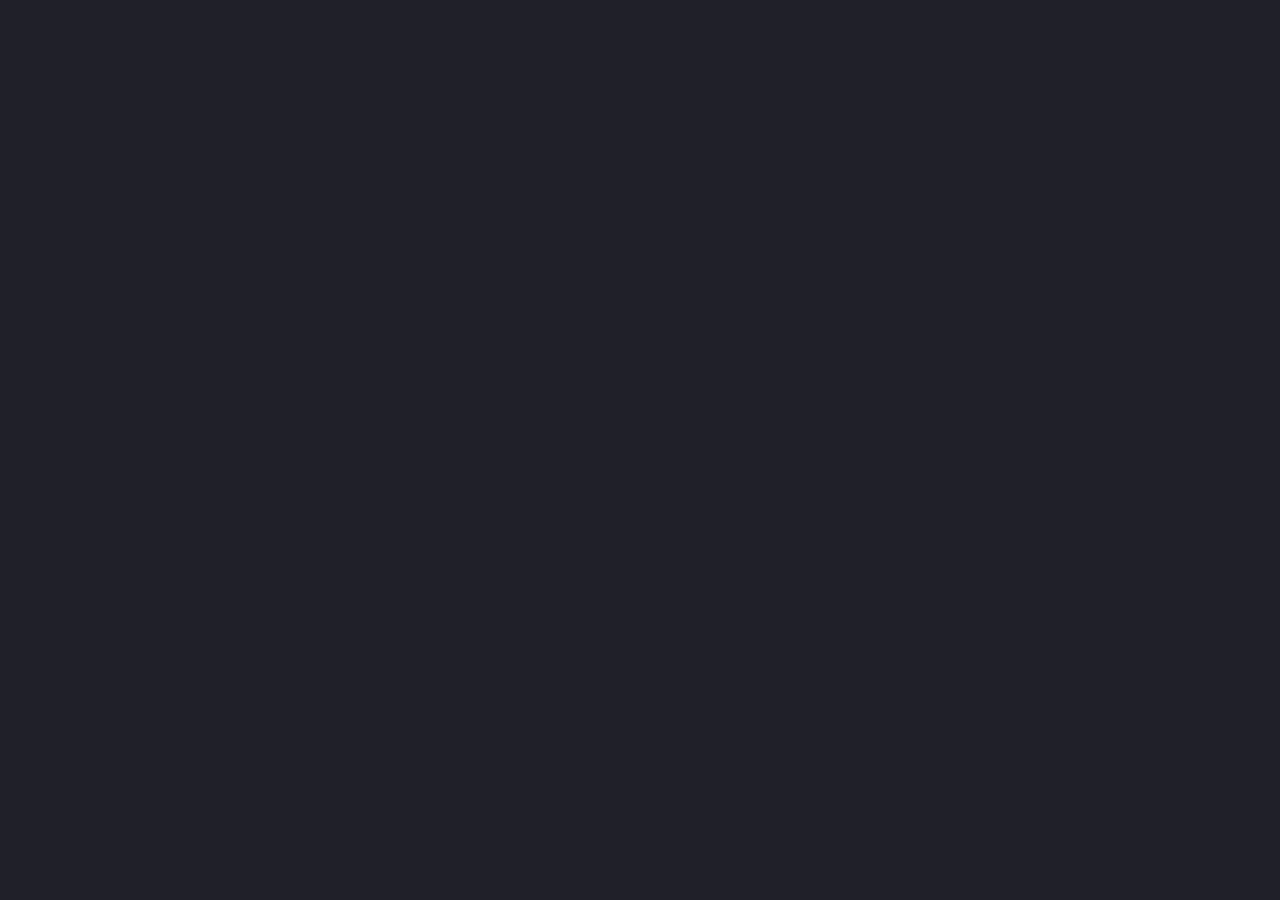
==== appmon/index.html @ e86f2bee "Add files via upload" ====
<!doctype html>
<html>
  <head>
    <title></title>
    <style>
      body {
        background-color: #202029;
      }
    </style>
  </head>
  <body>
    <!-- This is a placeholder. -->
  </body>
</html>
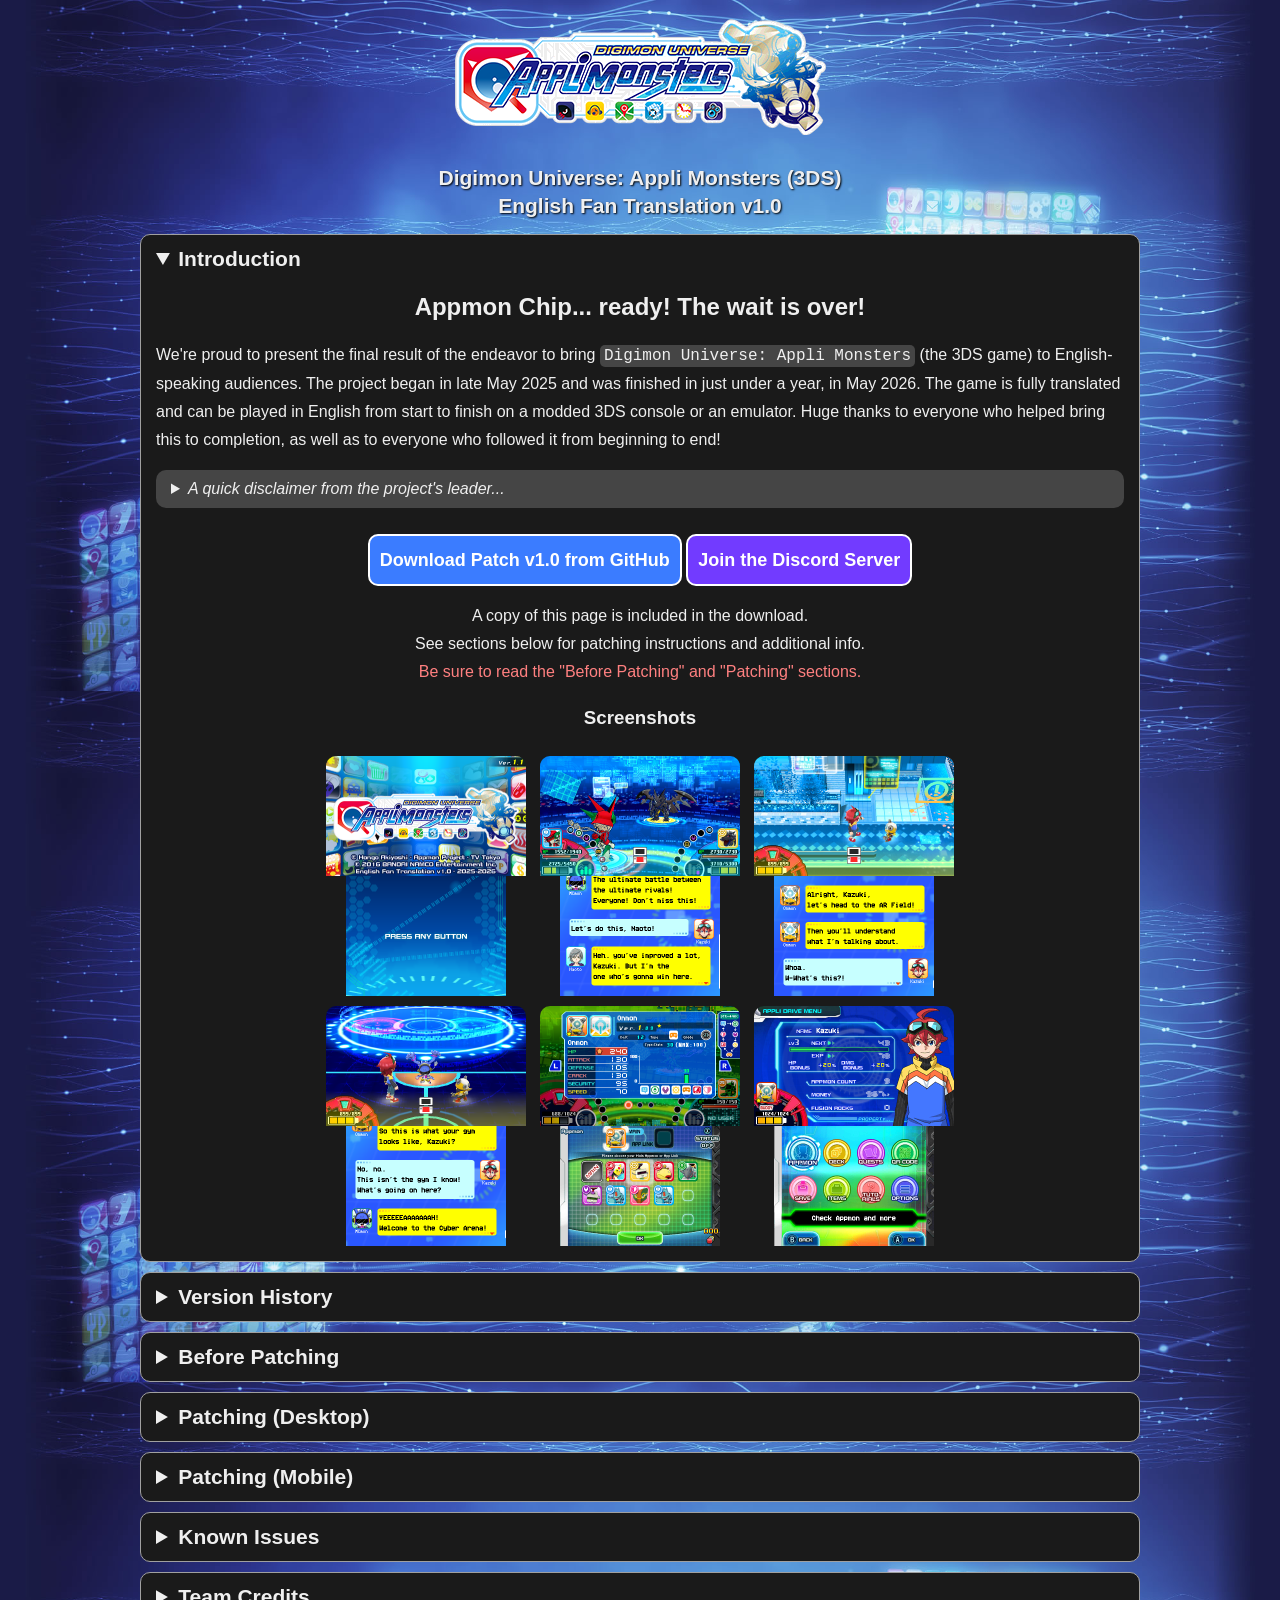
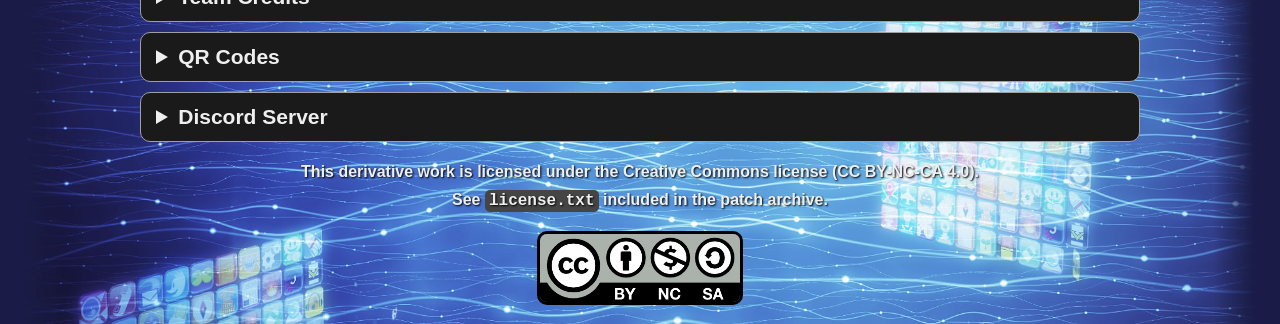
==== commit 473e5c5c: "Add files via upload" ====
--- a/appmon/index.html
+++ b/appmon/index.html
@@ -1,14 +1,397 @@
-<!doctype html>
-<html>
+<!DOCTYPE html>
+<html lang="en">
+
   <head>
-    <title></title>
+    <meta charset="UTF-8">
+    <link rel="icon" type="image/png" href="[data-uri]">
+    <title>Appmon (3DS) Fan Translation</title>
+
     <style>
+
+      main {
+      max-width: 1000px;
+      margin: 0 auto;
+      }
+
       body {
-        background-color: #202029;
-      }
+        margin: 1% 5%;
+        font-family: Arial, sans-serif;
+        font-size: 16px;
+        line-height: 28px;
+        color: #efefef;
+        background-color: #101010;
+        background-attachment: scroll;
+        background-position: center top;
+        background-size: 100%;
+        background-image: url("[data-uri]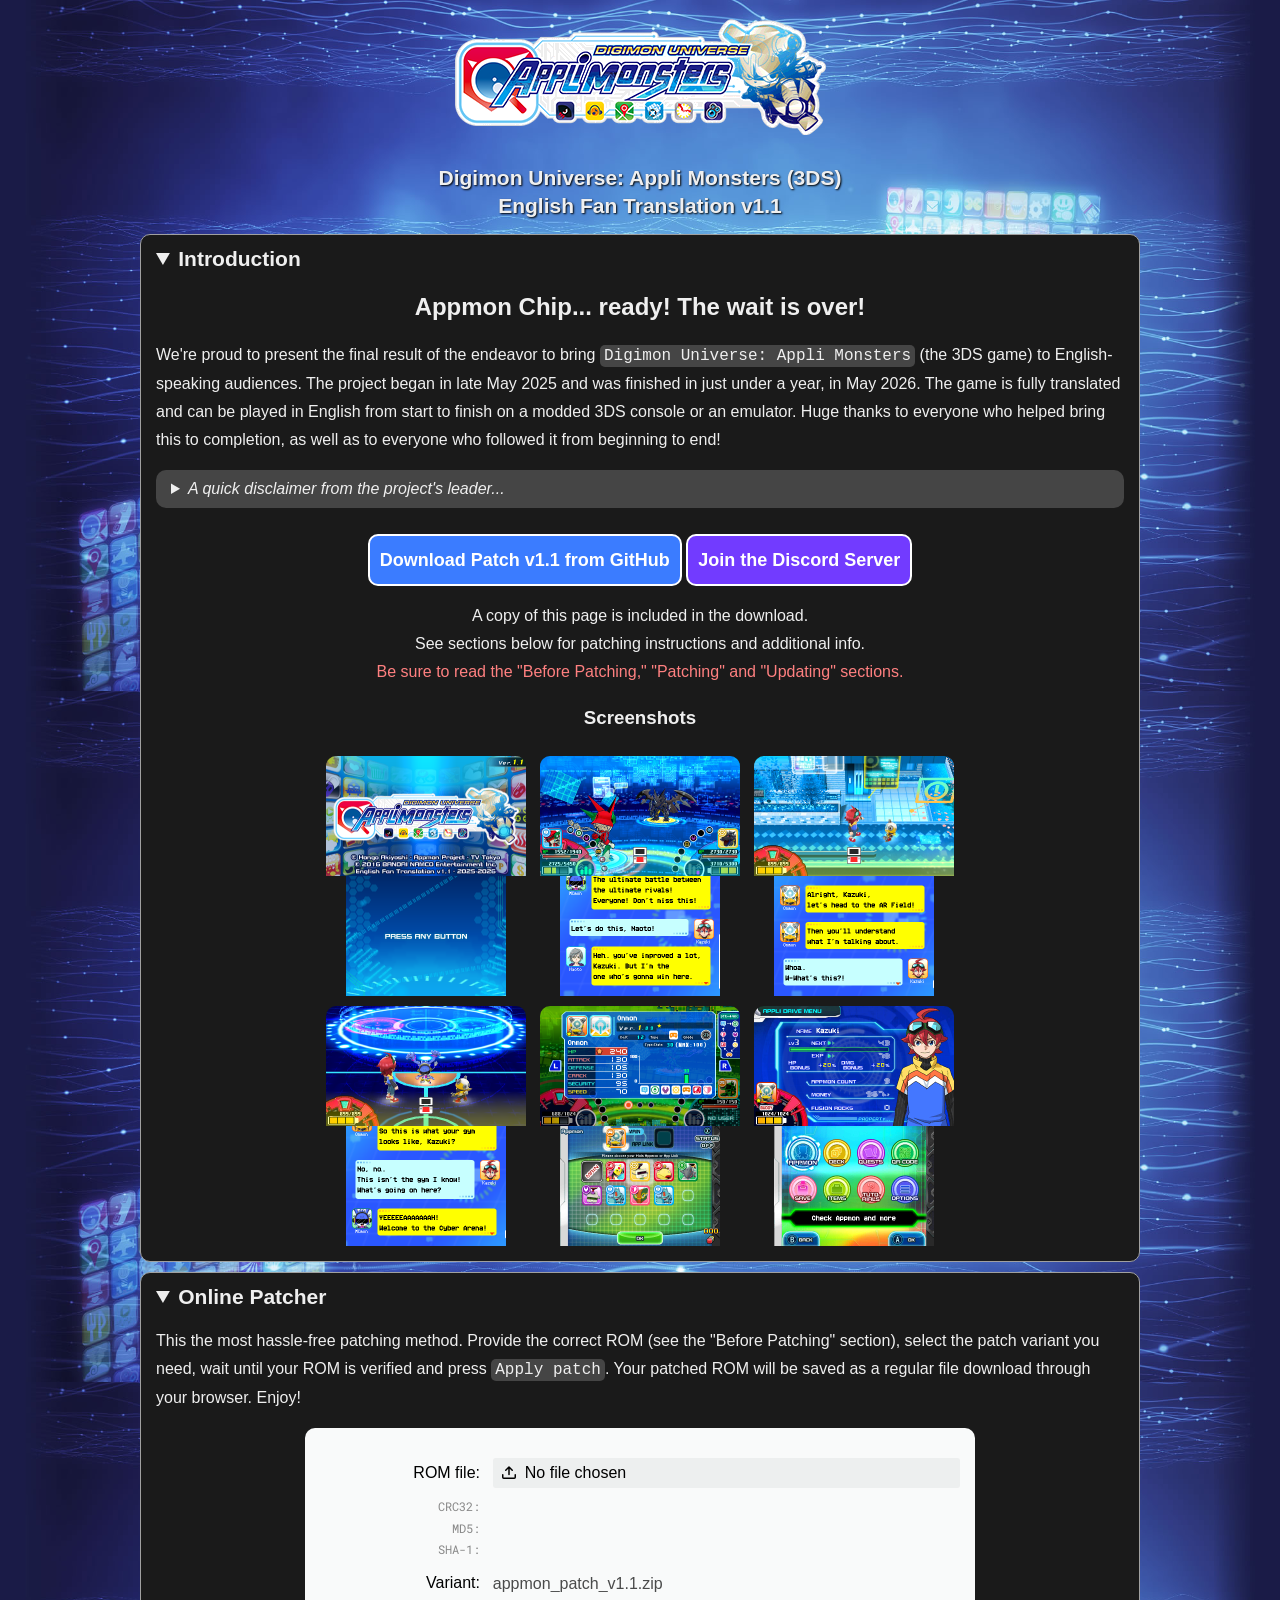
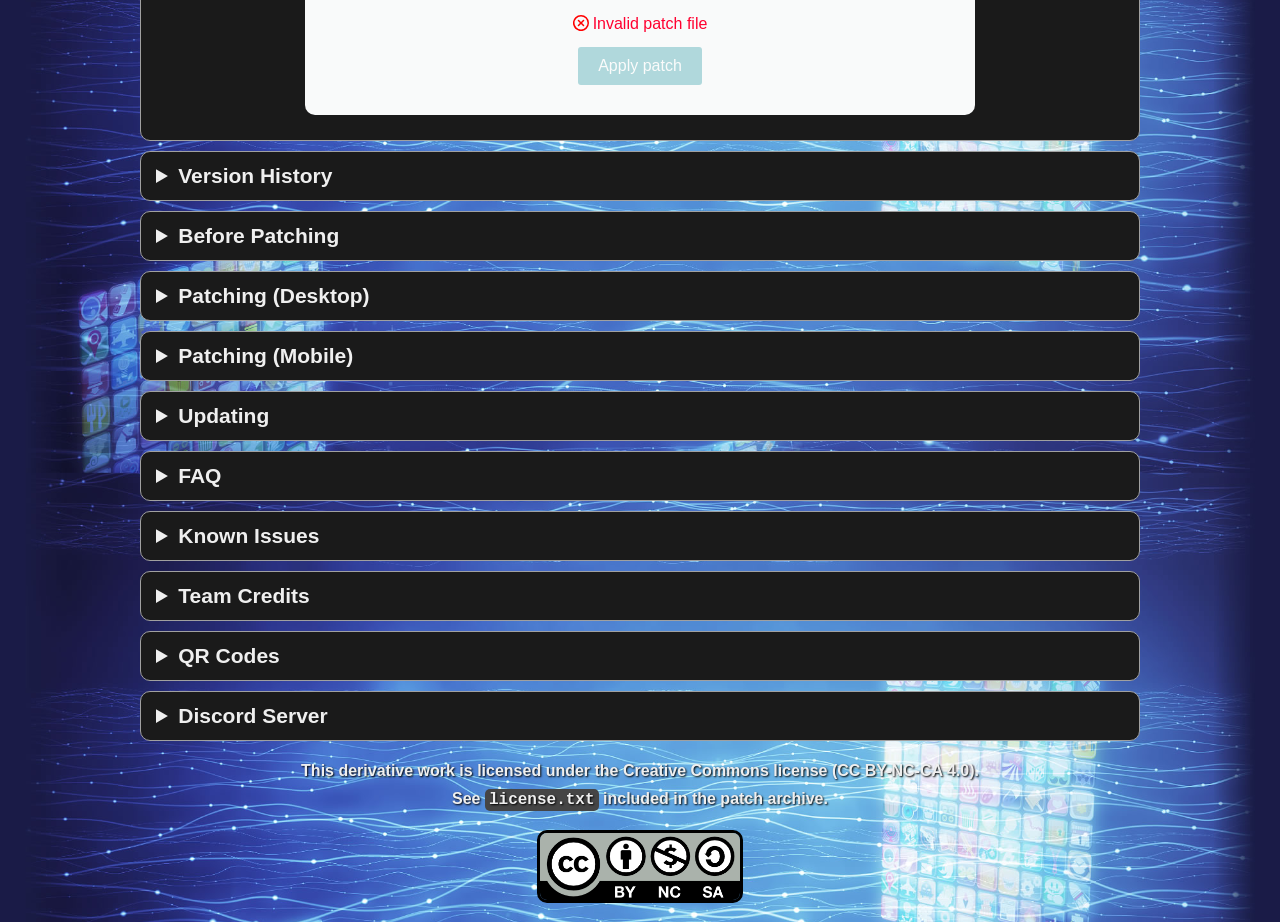
==== commit a128893f: "Add files via upload" ====
--- a/appmon/index.html
+++ b/appmon/index.html
@@ -1,7 +1,13 @@
 <!DOCTYPE html>
 <html lang="en">
 
+
+
   <head>
+
+    <link type="text/css" rel="stylesheet" href="./rom-patcher-js/style.css" media="all" />
+    <script type="text/javascript" src="./rom-patcher-js/RomPatcher.webapp.js"></script>
+
     <meta charset="UTF-8">
     <link rel="icon" type="image/png" href="[data-uri]">
     <title>Appmon (3DS) Fan Translation</title>
@@ -73,6 +79,7 @@
 
       .ctr {
         text-align: center;
+        width: 100%;
       }
 
       .gal {
@@ -200,9 +207,60 @@
         background: #936afd;
       }
 
+      #dropzone {
+        color: #ccc;
+        padding: 15px 0px;
+        margin-bottom: 15px;
+        width: 100%;
+        border: 2px dashed #999;
+        border-radius: 10px;
+        align-items: center;
+        justify-content: center;
+        text-align: center;
+        transition: 0.2s;
+      }
+
+      #dropzone.dragover {
+        border-color: #4caf50;
+        color: #4caf50;
+      }
+
+      #progressContainer {
+        width: 98%;
+        margin: 0 auto;
+        height: 10px;
+        border-radius: 3px;
+        overflow: hidden;
+      }
+
+      #progressBar {
+        height: 100%;
+        width: 0%;
+        background: #2196f3;
+        transition: width 0.1s;
+      }
+
+      #hashInfo {
+        line-height: 15px;
+        margin-top: 10px;
+        margin-bottom: 5px;
+        font-size: 0.7rem;
+        width: 100%;
+        color: #aaa;
+      }
+
+      #result {
+
+      }
+
+      .good { color: #4caf50; }
+      .bad { color: #ff8080; }
+
     </style>
 
   </head>
+
+
 
   <body>
 
@@ -210,7 +268,7 @@
 
       <div class="ctr">
         <img alt="Digimon Universe: Appli Monsters (Nintendo 3DS) Title Logo" src="[data-uri]">
-        <h1 class="shd">Digimon Universe: Appli Monsters (3DS)<br>English Fan Translation v1.0</h1>
+        <h1 class="shd">Digimon Universe: Appli Monsters (3DS)<br>English Fan Translation v1.1</h1>
       </div>
 
       <details open>
@@ -225,13 +283,13 @@
           </p>
         </details>
           <p class="ctr">
-          <a class="btn dl" href="https://github.com/geoku/appmon_en/releases/download/v1.0/appmon_en_patch_v1.0.zip"><b>Download Patch v1.0 from GitHub</b></a>
+          <a class="btn dl" href="https://github.com/geoku/appmon_en/releases/download/v1.1/appmon_en_patch_v1.1.zip"><b>Download Patch v1.1 from GitHub</b></a>
           <a class="btn di" target="_blank" rel="noopener noreferrer" href="https://discord.gg/G7mhtHYhyF"><b>Join the Discord Server</b></a>
         </p>
-        <p class="ctr">A copy of this page is included in the download.<br>See sections below for patching instructions and additional info.<br><span style="color: #ff8080;">Be sure to read the "Before Patching" and "Patching" sections.</span></p>
+        <p class="ctr">A copy of this page is included in the download.<br>See sections below for patching instructions and additional info.<br><span style="color: #ff8080;">Be sure to read the "Before Patching," "Patching" and "Updating" sections.</span></p>
         <h3>Screenshots</h3>
         <div class="ctr gal">
-          <img class="scr" alt="A screenshot of the fan translation (1/6)" src="[data-uri]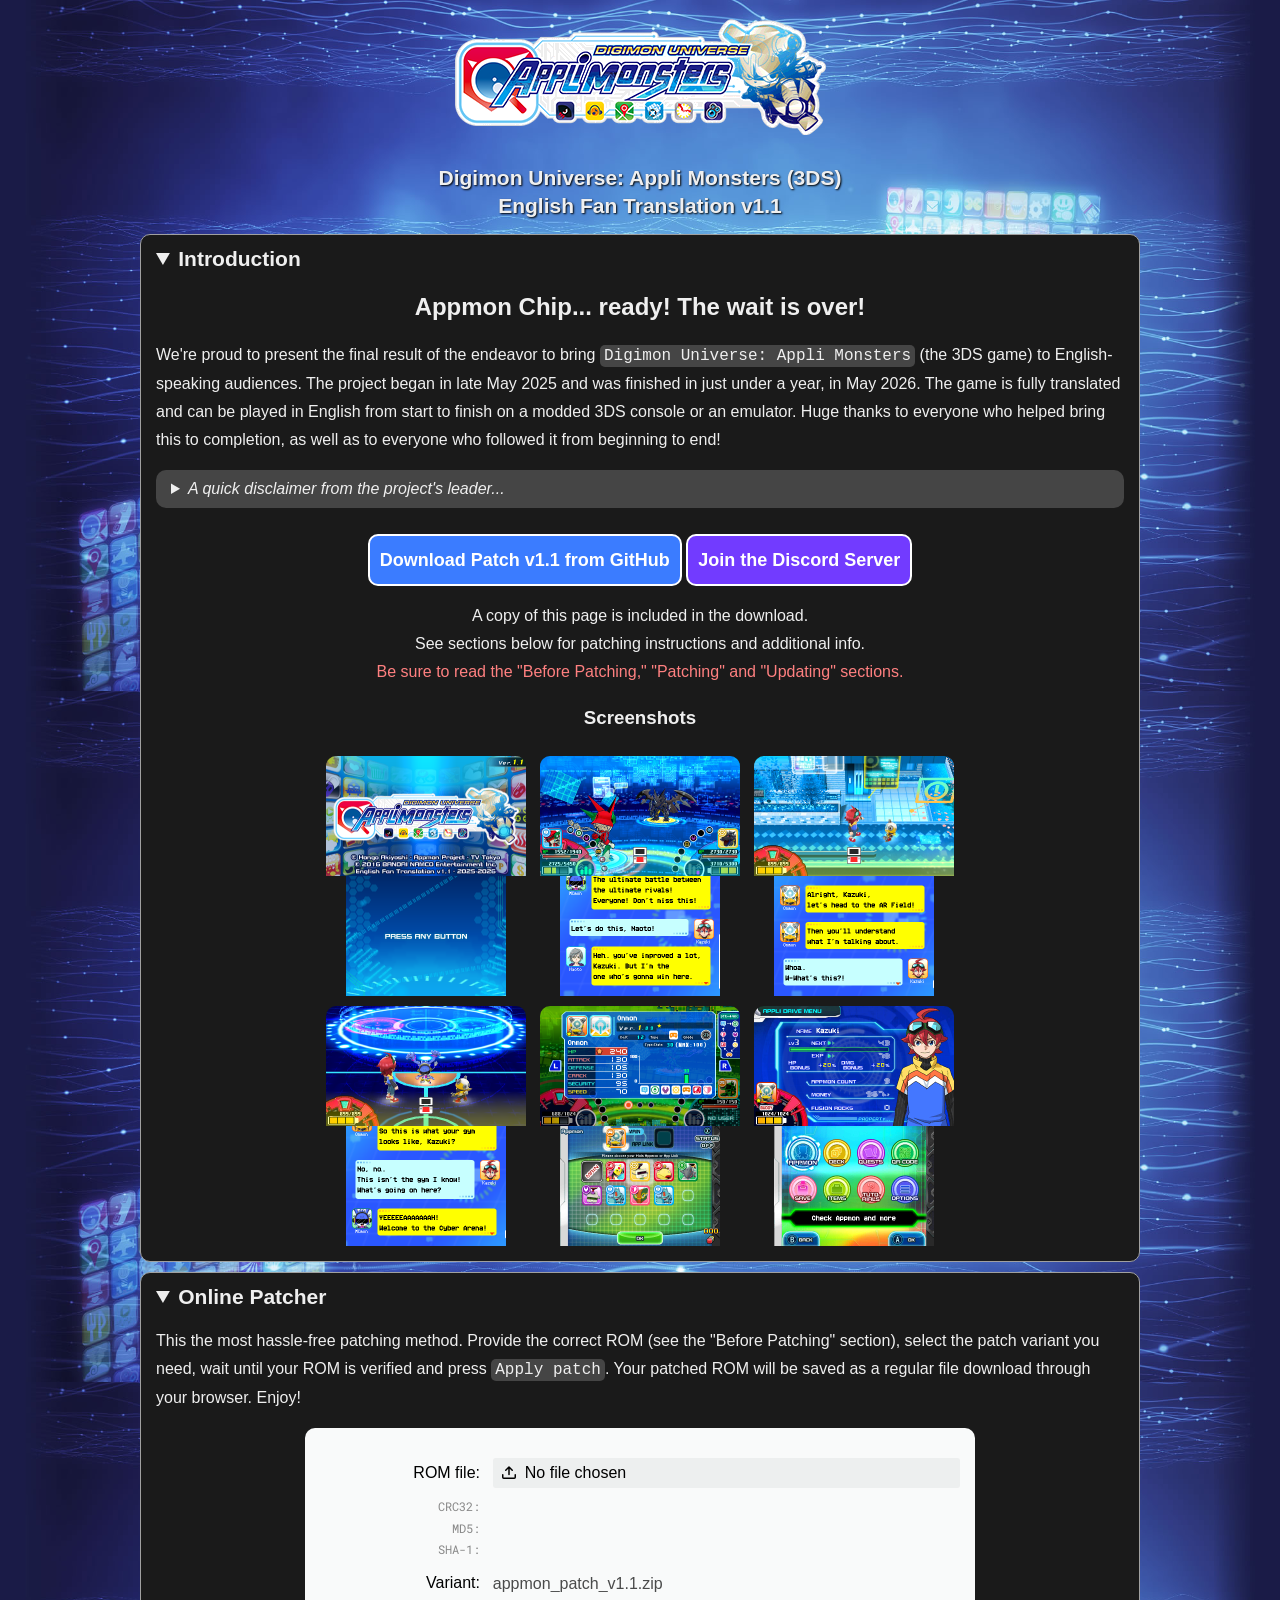
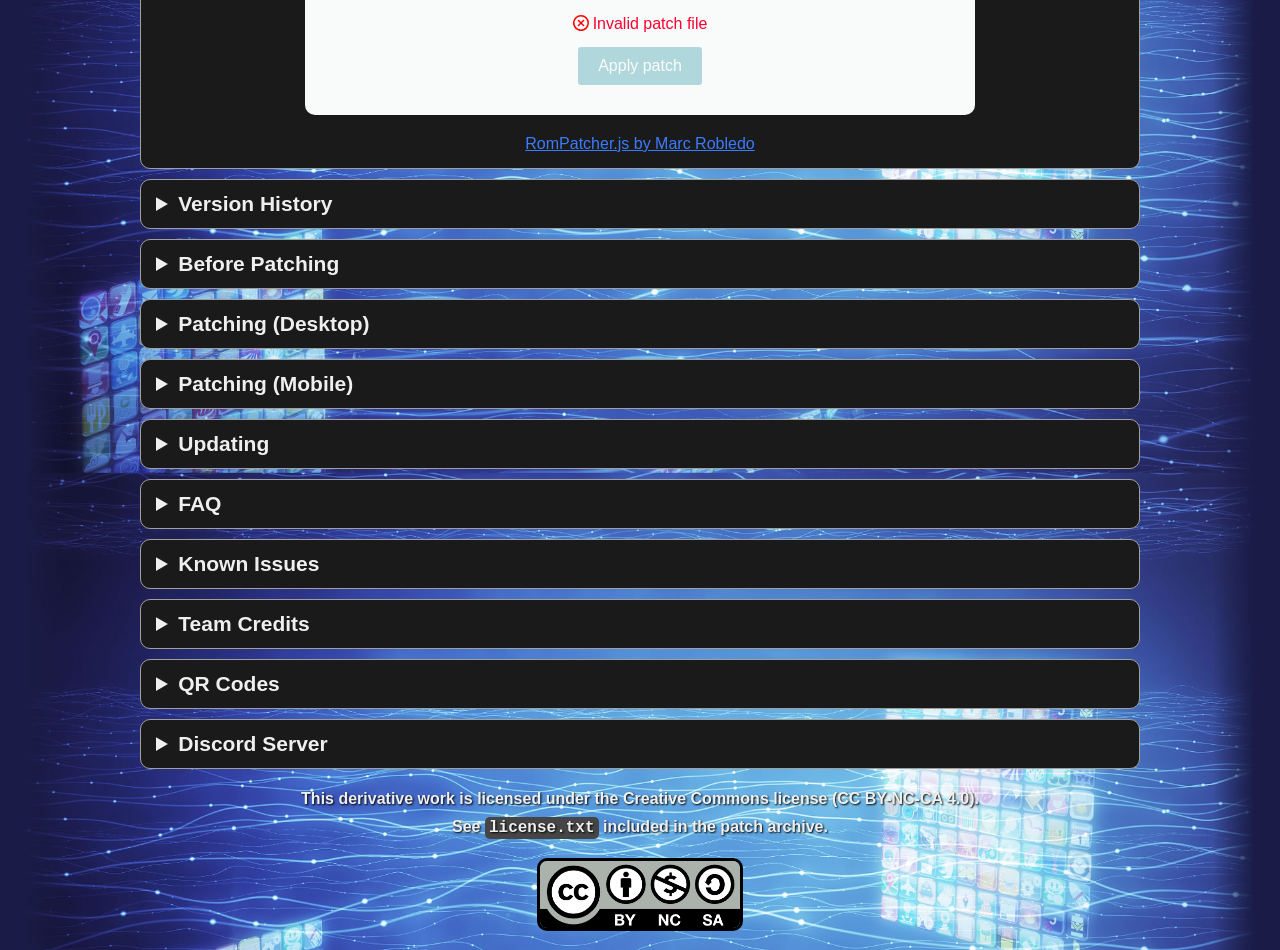
==== commit a1286588: "Add credits for RomPatcher.js" ====
--- a/appmon/index.html
+++ b/appmon/index.html
@@ -384,6 +384,9 @@
             });
           });
         </script>
+        <div class="ctr">
+          <a target="_blank" rel="noopener noreferrer" href="https://github.com/marcrobledo/RomPatcher.js/">RomPatcher.js by Marc Robledo</a>
+        </div>
       </details>
 
       <details>
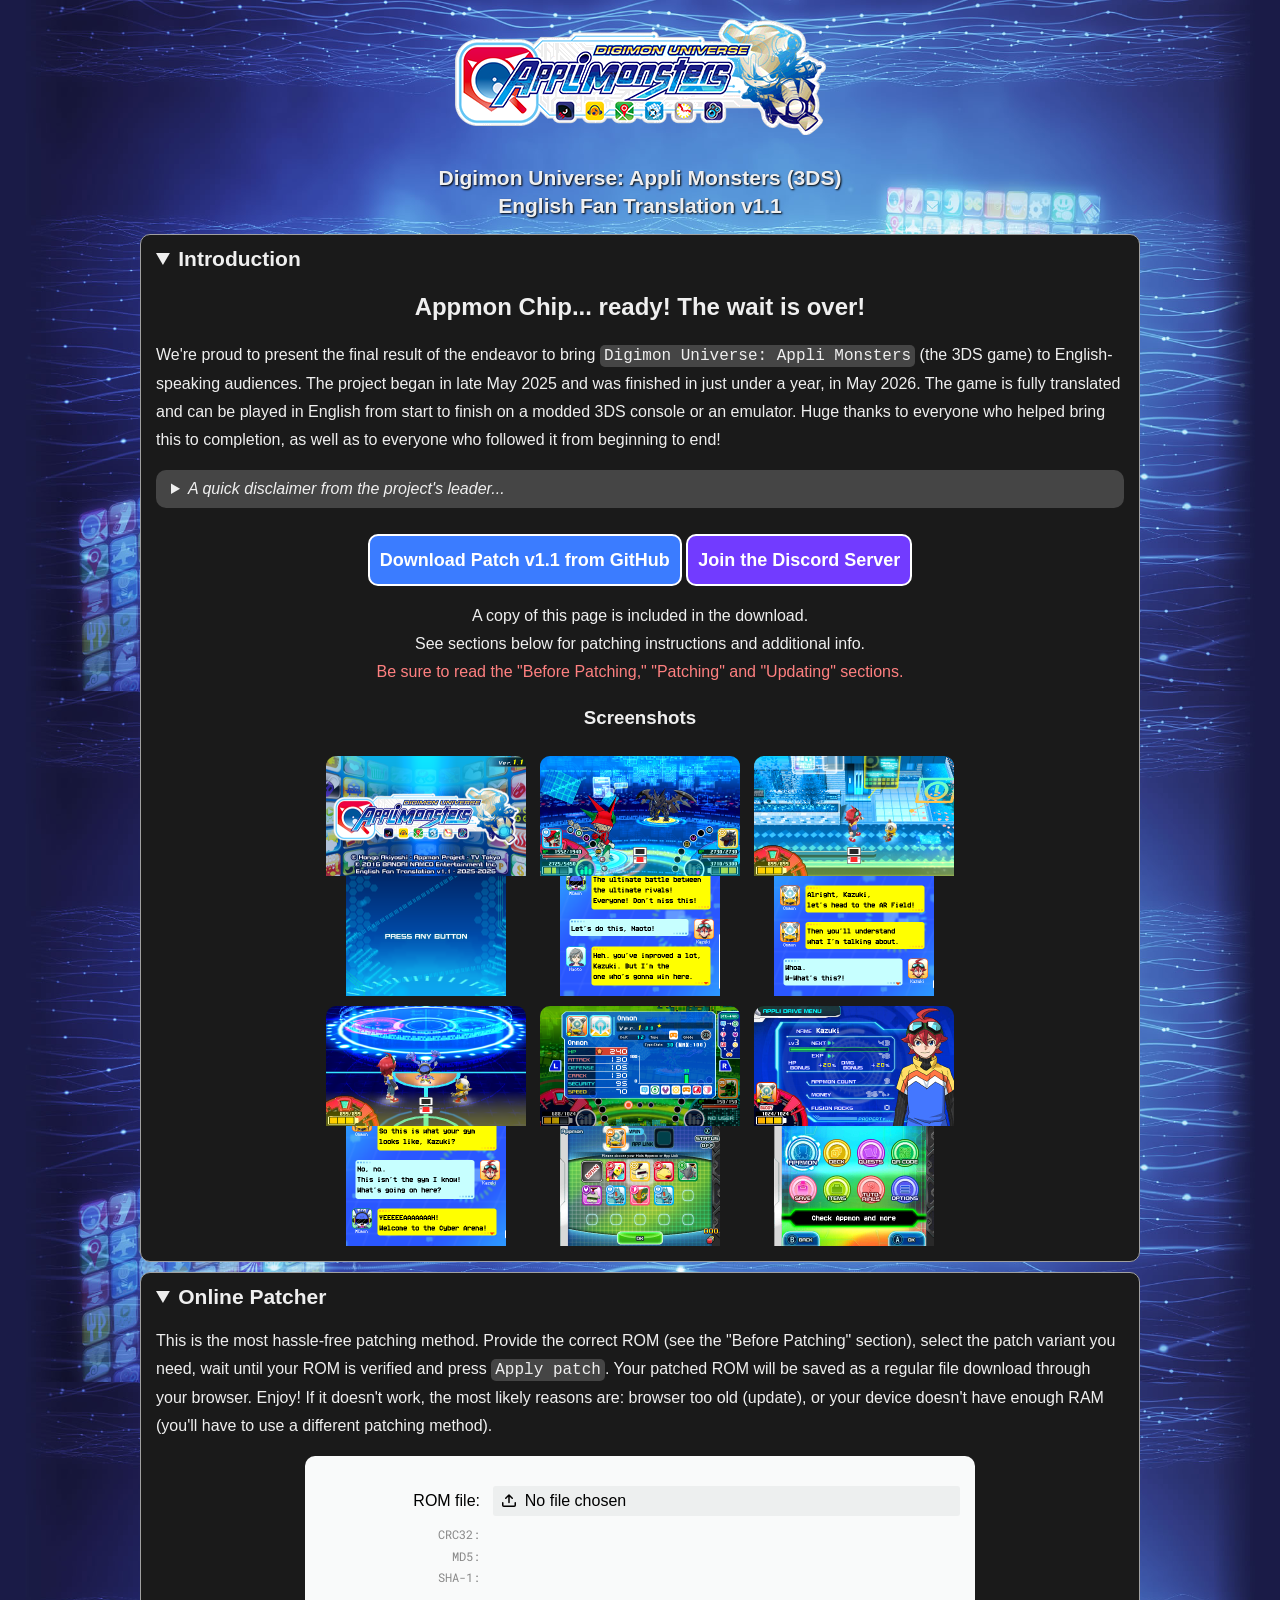
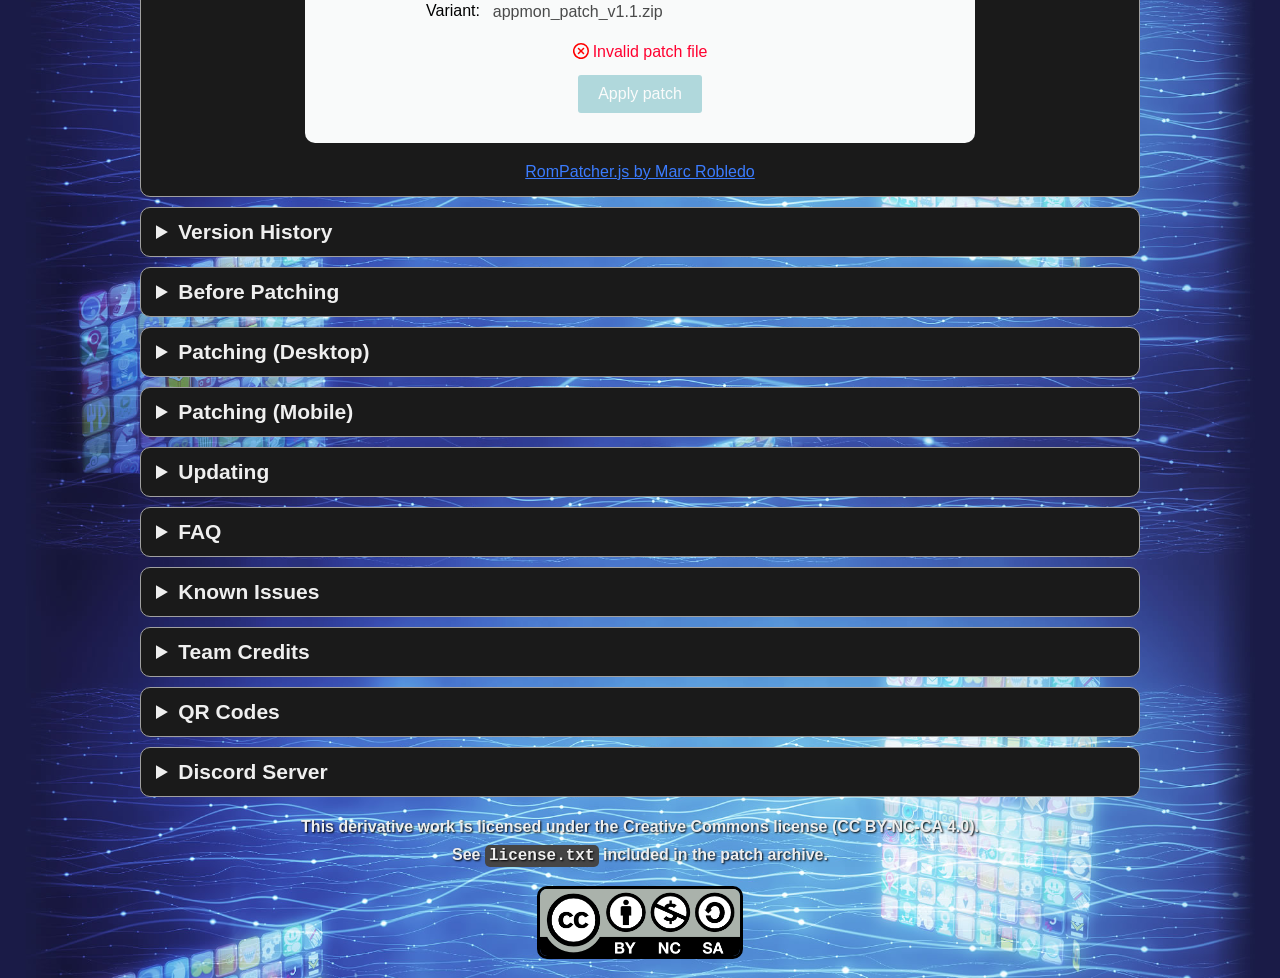
==== commit 1353b6f0: "Fix a typo, add some info about the online patcher" ====
--- a/appmon/index.html
+++ b/appmon/index.html
@@ -304,7 +304,7 @@
 
       <details open>
         <summary>Online Patcher</summary>
-        <p>This the most hassle-free patching method. Provide the correct ROM (see the "Before Patching" section), select the patch variant you need, wait until your ROM is verified and press <code>Apply patch</code>. Your patched ROM will be saved as a regular file download through your browser. Enjoy!</p>
+        <p>This is the most hassle-free patching method. Provide the correct ROM (see the "Before Patching" section), select the patch variant you need, wait until your ROM is verified and press <code>Apply patch</code>. Your patched ROM will be saved as a regular file download through your browser. Enjoy! If it doesn't work, the most likely reasons are: browser too old (update), or your device doesn't have enough RAM (you'll have to use a different patching method).</p>
         <div id="rom-patcher-container">
           <div class="rom-patcher-row margin-bottom" id="rom-patcher-row-file-rom">
             <div class="text-right"><label for="rom-patcher-input-file-rom" data-localize="yes">ROM file:</label></div>
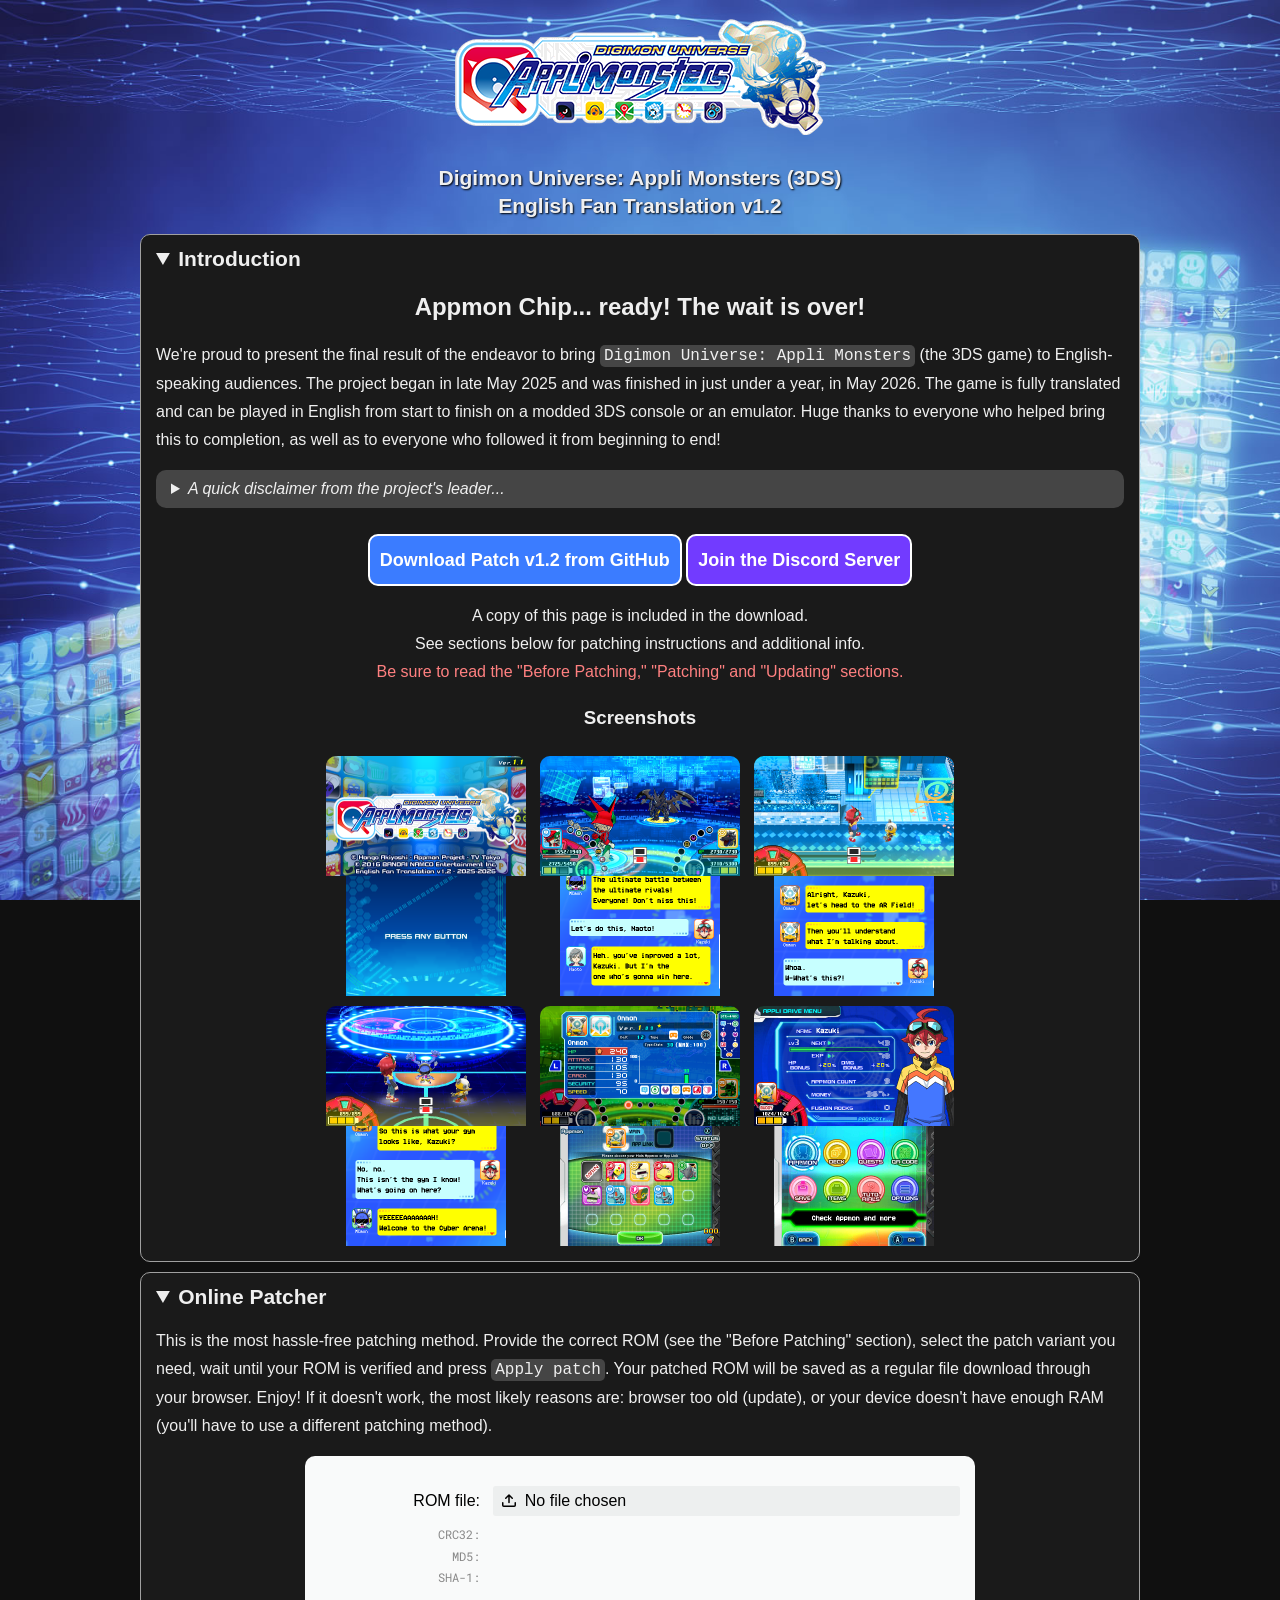
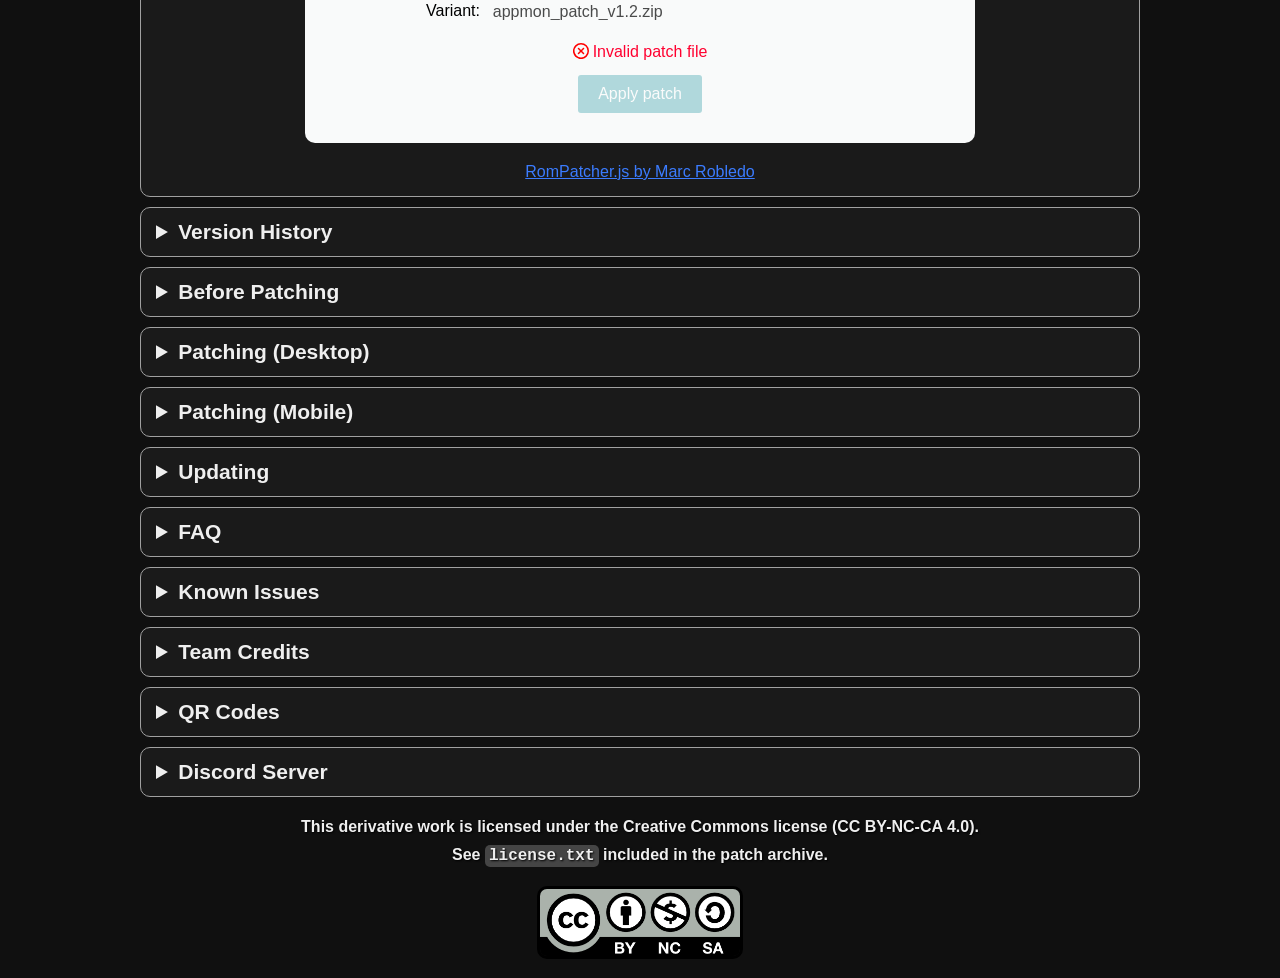
==== commit e4134e16: "Update to v1.2" ====
--- a/appmon/index.html
+++ b/appmon/index.html
@@ -26,9 +26,9 @@
         line-height: 28px;
         color: #efefef;
         background-color: #101010;
-        background-attachment: scroll;
+        background-attachment: fixed;
         background-position: center top;
-        background-size: 100%;
+        background-size: cover;
         background-image: url("[data-uri]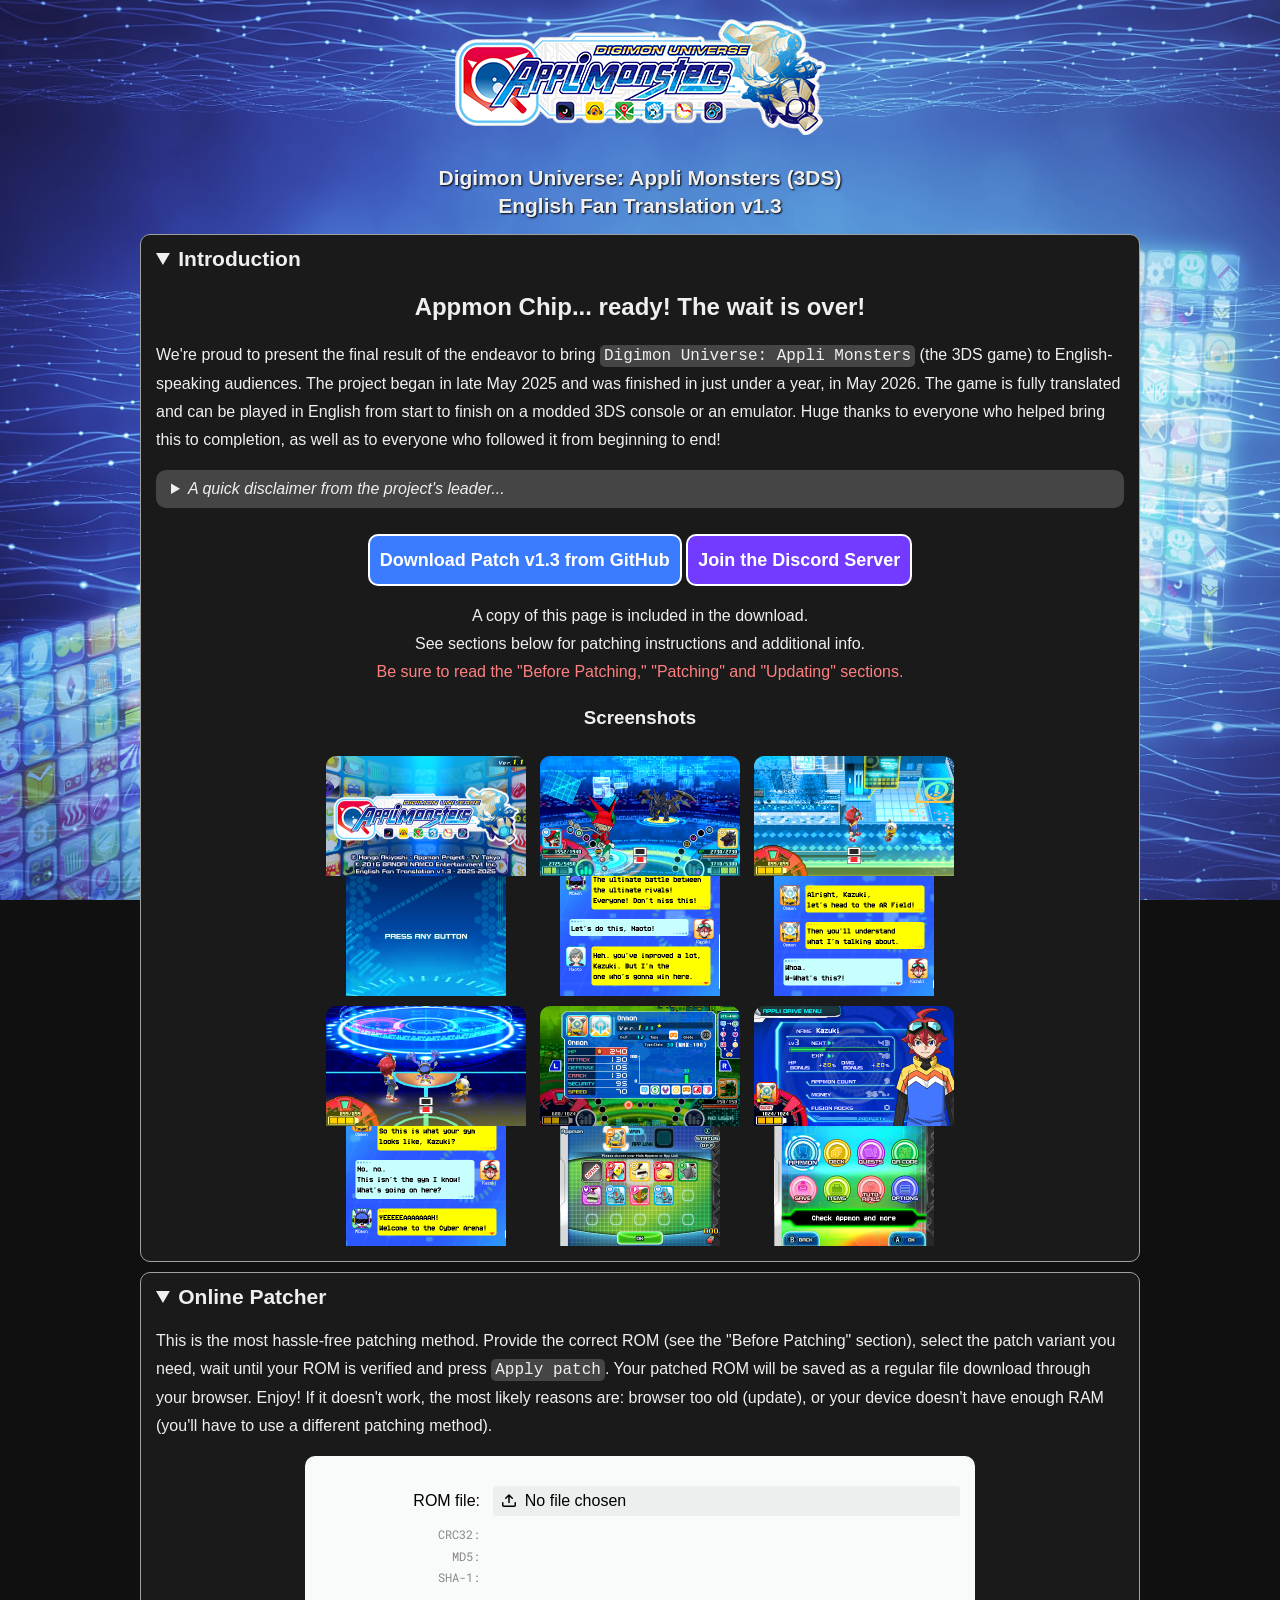
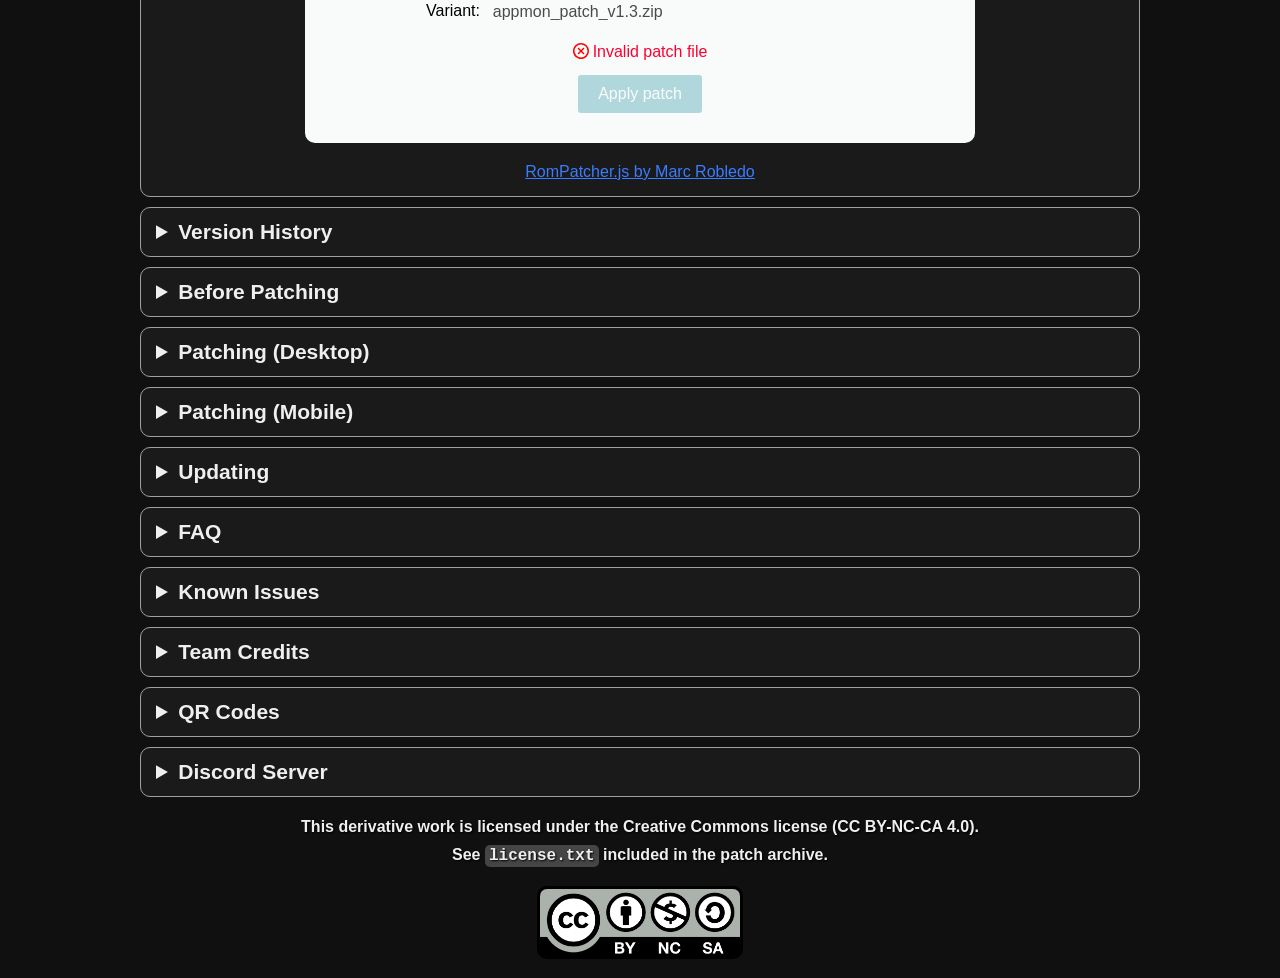
==== commit 887640ff: "Update to v1.3" ====
--- a/appmon/index.html
+++ b/appmon/index.html
@@ -265,11 +265,15 @@
 
   <body>
 
+    <script>
+      let version = "1.3";
+    </script>
+
     <main>
 
       <div class="ctr">
         <img alt="Digimon Universe: Appli Monsters (Nintendo 3DS) Title Logo" src="[data-uri]">
-        <h1 class="shd">Digimon Universe: Appli Monsters (3DS)<br>English Fan Translation v1.2</h1>
+        <h1 class="shd">Digimon Universe: Appli Monsters (3DS)<br>English Fan Translation v<span class="patchver"></span></h1>
       </div>
 
       <details open>
@@ -284,13 +288,13 @@
           </p>
         </details>
           <p class="ctr">
-          <a class="btn dl" href="https://github.com/geoku/appmon_en/releases/download/v1.2/appmon_en_patch_v1.2.zip"><b>Download Patch v1.2 from GitHub</b></a>
+          <a class="btn dl" href=""><b>Download Patch v<span class="patchver"></span> from GitHub</b></a>
           <a class="btn di" target="_blank" rel="noopener noreferrer" href="https://discord.gg/G7mhtHYhyF"><b>Join the Discord Server</b></a>
         </p>
         <p class="ctr">A copy of this page is included in the download.<br>See sections below for patching instructions and additional info.<br><span style="color: #ff8080;">Be sure to read the "Before Patching," "Patching" and "Updating" sections.</span></p>
         <h3>Screenshots</h3>
         <div class="ctr gal">
-          <img class="scr" alt="A screenshot of the fan translation (1/6)" src="[data-uri]